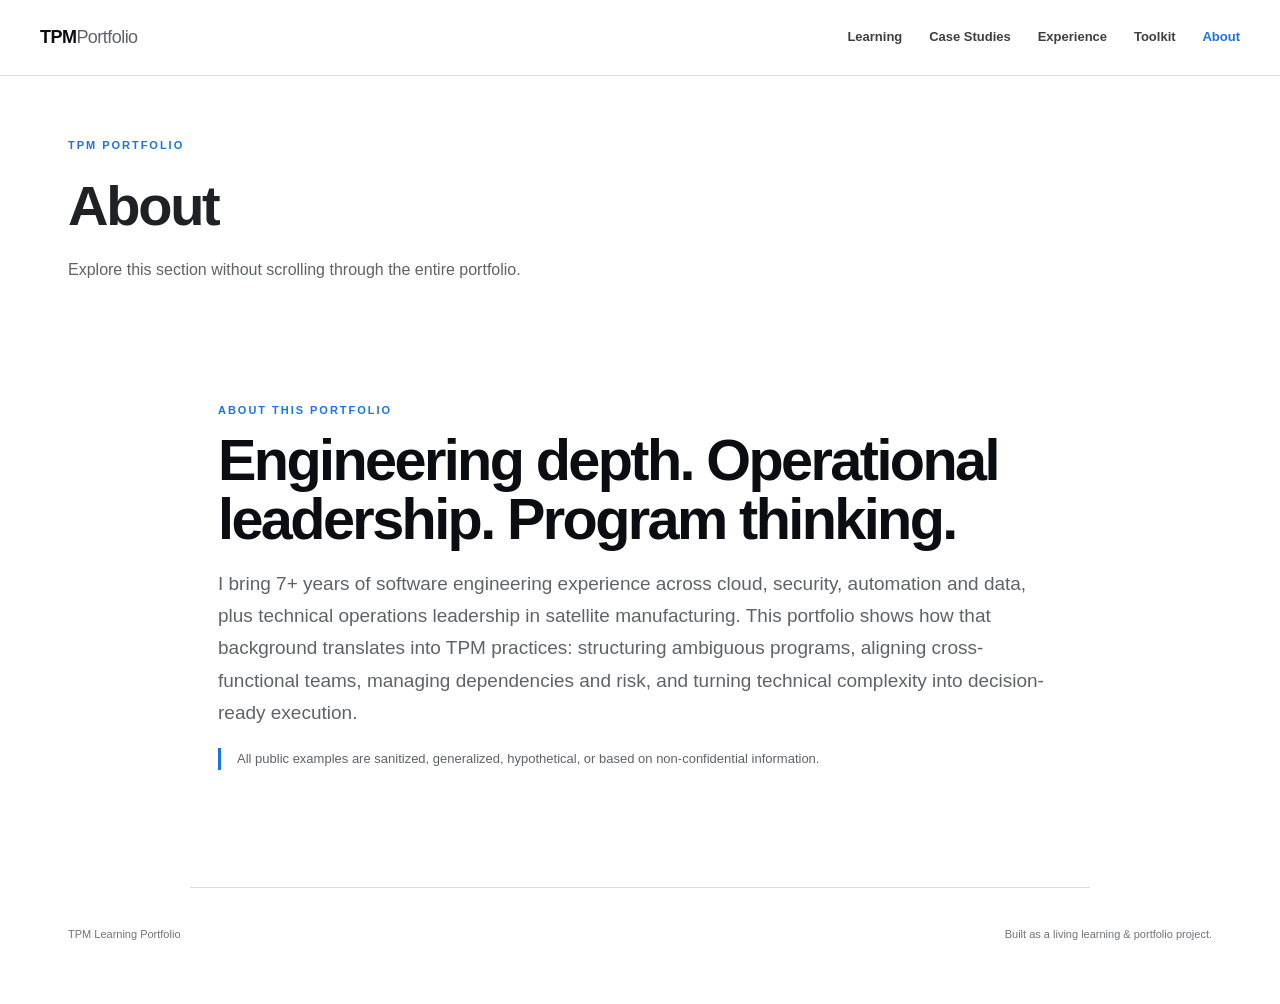
==== about.html @ 508298fd "Minimalist homepage" ====
<!DOCTYPE html>
<html lang="en"><head><meta charset="utf-8"/><meta content="width=device-width,initial-scale=1" name="viewport"/><meta content="Technical Program Management portfolio" name="description"/><title>About | TPM Portfolio</title><link href="styles.css" rel="stylesheet"/></head><body><header class="nav"><a class="brand" href="index.html">TPM<span>Portfolio</span></a><nav aria-label="Main navigation"><a href="learning.html">Learning</a><a href="case-studies.html">Case Studies</a><a href="experience.html">Experience</a><a href="toolkit.html">Toolkit</a><a aria-current="page" href="about.html">About</a></nav></header><main id="top"><section class="page-intro"><span class="kicker">TPM PORTFOLIO</span><h1>About</h1><p>Explore this section without scrolling through the entire portfolio.</p></section><section class="section about" id="about"><span class="kicker">ABOUT THIS PORTFOLIO</span><h2>Engineering depth. Operational leadership. Program thinking.</h2><p>I bring 7+ years of software engineering experience across cloud, security, automation and data, plus technical operations leadership in satellite manufacturing. This portfolio shows how that background translates into TPM practices: structuring ambiguous programs, aligning cross-functional teams, managing dependencies and risk, and turning technical complexity into decision-ready execution.</p><p class="privacy">All public examples are sanitized, generalized, hypothetical, or based on non-confidential information.</p></section></main><footer><span>TPM Learning Portfolio</span><span>Built as a living learning &amp; portfolio project.</span></footer></body></html>
---- styles.css ----
:root{--ink:#0b0d12;--text:#202124;--muted:#5f6368;--soft:#f5f7f9;--panel:#fff;--line:#d9dde3;--blue:#1a73e8;--red:#e21b2d;--max:1200px;--shadow:0 14px 38px rgba(13,20,33,.09)}
*{box-sizing:border-box}html{scroll-behavior:smooth}body{margin:0;background:#fff;color:var(--text);font-family:Arial,"Helvetica Neue",Helvetica,sans-serif;line-height:1.58;-webkit-font-smoothing:antialiased}a{color:inherit}.nav{height:76px;display:flex;align-items:center;justify-content:space-between;padding:0 max(28px,calc((100vw - var(--max))/2));border-bottom:1px solid var(--line);position:sticky;top:0;background:rgba(255,255,255,.96);backdrop-filter:blur(12px);z-index:10}.brand{font-size:18px;font-weight:800;letter-spacing:-.03em;text-decoration:none;color:var(--ink)}.brand span{font-weight:400;color:var(--muted)}nav{display:flex;align-items:center;gap:26px}nav a{text-decoration:none;font-size:13px;font-weight:650;color:#3c4043;position:relative;padding:28px 0}nav a:after{content:"";position:absolute;left:0;right:100%;bottom:20px;height:2px;background:var(--blue);transition:right .2s ease}nav a:hover:after{right:0}main{overflow:hidden}.hero,.section{max-width:var(--max);margin:0 auto;padding-left:28px;padding-right:28px}.hero{max-width:none;background:var(--ink);color:#fff;padding-top:118px;padding-bottom:108px;position:relative}.hero>*{max-width:var(--max);margin-left:auto;margin-right:auto}.hero:before{content:"";position:absolute;inset:0;background:linear-gradient(115deg,rgba(255,255,255,.035),transparent 42%),radial-gradient(circle at 83% 30%,rgba(26,115,232,.28),transparent 23%);pointer-events:none}.eyebrow,.kicker{position:relative;font-size:11px;letter-spacing:.18em;font-weight:800;text-transform:uppercase}.eyebrow{color:#a8c7fa}.kicker{color:var(--blue)}.hero h1{position:relative;font-size:clamp(52px,7vw,96px);line-height:.96;letter-spacing:-.055em;max-width:1040px;margin-top:22px;margin-bottom:30px;font-weight:750}.hero h1 em{font-style:normal;color:#a8c7fa}.lead{position:relative;font-size:21px;line-height:1.55;color:#c8ccd2;max-width:790px;margin-left:calc((100vw - var(--max))/2);margin-right:auto}.actions{position:relative;display:flex;gap:14px;margin-top:38px;margin-bottom:66px;margin-left:calc((100vw - var(--max))/2);margin-right:auto}.btn{display:inline-flex;align-items:center;justify-content:center;min-height:48px;padding:0 20px;border:1px solid #626872;text-decoration:none;font-size:14px;font-weight:700;transition:.2s ease}.btn:after{content:"↗";margin-left:10px;transition:transform .2s ease}.btn:hover:after{transform:translate(3px,-3px)}.btn.primary{background:#fff;color:var(--ink);border-color:#fff}.btn:not(.primary){color:#fff}.btn:hover{box-shadow:0 8px 24px rgba(0,0,0,.18)}.stats{position:relative;display:grid;grid-template-columns:repeat(3,1fr);border-top:1px solid #3a3e46;max-width:var(--max);margin:0 auto}.stats div{padding:26px 0 0;border-right:1px solid #3a3e46}.stats div:last-child{border-right:0;padding-left:28px}.stats div:nth-child(2){padding-left:28px}.stats b{display:block;font-size:34px;line-height:1;color:#fff}.stats span{display:block;margin-top:8px;color:#9aa0a6;font-size:12px;text-transform:uppercase;letter-spacing:.08em}.section{padding-top:104px;padding-bottom:104px;border-bottom:1px solid var(--line);scroll-margin-top:76px}.section-head{display:grid;grid-template-columns:minmax(0,1.4fr) minmax(280px,.6fr);gap:70px;align-items:end;margin-bottom:52px}.section-head h2,.about h2{font-size:clamp(38px,4.5vw,62px);line-height:1.02;letter-spacing:-.045em;margin:10px 0 0;color:var(--ink);font-weight:700}.section-head>p{color:var(--muted);margin:0;font-size:16px}.weeks{border-top:1px solid var(--ink)}.week{display:grid;grid-template-columns:90px 1fr;padding:28px 0;border-bottom:1px solid var(--line);transition:padding .2s ease,background .2s ease}.week:hover{padding-left:14px;background:linear-gradient(90deg,#f8f9fa,transparent)}.week>span{font-size:14px;color:var(--muted);font-weight:700}.week h3{font-size:22px;margin:0;color:var(--ink)}.week p{color:var(--muted);margin:6px 0}.week small{font-size:11px;letter-spacing:.1em;font-weight:800;color:#777}.week.active small,.week.active>span{color:var(--blue)}.complete{justify-self:end;align-self:start;color:#137333;background:#e6f4ea;border:0;padding:7px 11px;border-radius:3px;font-weight:800;font-size:11px;letter-spacing:.06em}.callout{padding:32px 36px;border-left:4px solid var(--blue);background:var(--soft);margin-bottom:30px}.callout strong{color:var(--blue);font-size:11px;letter-spacing:.14em}.callout p{font-size:24px;line-height:1.4;max-width:900px;margin:8px 0 0;color:var(--ink)}.flow,.decision-flow{display:flex;align-items:center;gap:10px;flex-wrap:wrap;margin:30px 0 48px}.flow span,.decision-flow span{border:1px solid #c7cbd1;padding:8px 11px;font-weight:750;font-size:11px;letter-spacing:.05em;background:#fff}.flow i,.decision-flow i{font-style:normal;color:var(--blue);font-weight:800}.lesson-grid{display:grid;grid-template-columns:1fr 1fr;border-top:1px solid var(--line);border-left:1px solid var(--line)}.lesson-grid article{padding:32px;border-right:1px solid var(--line);border-bottom:1px solid var(--line);background:#fff;transition:background .2s ease}.lesson-grid article:hover{background:#fafbfc}.lesson-grid h3{margin:0 0 14px;color:var(--ink);font-size:19px}.lesson-grid p,.lesson-grid dd{color:var(--muted)}.lesson-grid dl{margin:0}.lesson-grid dt{font-weight:800;color:#3c4043;margin-top:12px}.lesson-grid dd{margin-left:0}.lesson-grid .wide{grid-column:1/-1}.memory{font-family:"SFMono-Regular",Consolas,"Liberation Mono",monospace;color:#174ea6;background:#eef3fd;padding:14px 16px;border-left:3px solid var(--blue);font-size:12px}.example{border-left:3px solid var(--red);padding-left:14px}.rule{color:var(--ink)!important;font-weight:700}.stack{display:flex;flex-direction:column;align-items:center;gap:4px;margin:20px 0}.stack span{border:1px solid var(--line);background:#fff;padding:8px 14px}.stack b{color:var(--blue)}.example-box{background:var(--soft);border:1px solid var(--line);padding:24px}.example-box p{margin:8px 0}.five{display:grid;grid-template-columns:repeat(5,1fr);gap:0;margin-top:20px;border:1px solid var(--line)}.five span{padding:16px;border-right:1px solid var(--line);font-size:12px;font-weight:700}.five span:last-child{border-right:0}.cheat{margin-top:24px;padding:38px 40px;background:var(--ink);color:#fff}.cheat span{font-size:10px;font-weight:800;letter-spacing:.16em;color:#a8c7fa}.cheat h3{font-size:25px;line-height:1.35;margin:8px 0 0}.case{padding:0;border-top:2px solid var(--ink)}.tag{display:inline-block;margin-top:24px;color:#174ea6;background:#e8f0fe;padding:6px 9px;font-size:10px;font-weight:800;letter-spacing:.06em}.case h3{font-size:36px;line-height:1.1;letter-spacing:-.035em;margin:18px 0 10px;color:var(--ink)}.case>p{color:var(--muted);max-width:800px;font-size:17px}.case-grid{display:grid;grid-template-columns:repeat(3,1fr);margin-top:34px;border-top:1px solid var(--line);border-left:1px solid var(--line)}.case-grid div{padding:22px;border-right:1px solid var(--line);border-bottom:1px solid var(--line);min-height:100px;transition:background .2s}.case-grid div:hover{background:var(--soft)}.case-grid small{display:block;color:var(--muted);font-size:10px;text-transform:uppercase;letter-spacing:.08em;margin-bottom:7px}.case-grid b{font-size:14px;color:var(--ink)}.tools{display:grid;grid-template-columns:repeat(3,1fr);border-top:1px solid var(--line);border-left:1px solid var(--line)}.tools article{padding:28px;border-right:1px solid var(--line);border-bottom:1px solid var(--line);display:flex;flex-direction:column;min-height:130px;transition:background .2s,transform .2s}.tools article:hover{background:var(--soft);transform:translateY(-2px)}.tools article:before{content:"";width:26px;height:3px;background:var(--blue);margin-bottom:18px}.tools span{color:var(--muted);font-size:12px}.about{max-width:900px}.about>p{font-size:19px;color:var(--muted);line-height:1.7}.privacy{font-size:13px!important;border-left:3px solid var(--blue);padding-left:16px}footer{max-width:var(--max);margin:auto;padding:38px 28px 60px;display:flex;justify-content:space-between;color:#6f7378;font-size:11px;border-top:0}@media(prefers-reduced-motion:reduce){*{scroll-behavior:auto!important;transition:none!important}}@media(max-width:900px){nav{gap:14px}nav a{font-size:12px}.section-head{grid-template-columns:1fr;gap:18px}.five{grid-template-columns:1fr 1fr}.case-grid,.tools{grid-template-columns:1fr 1fr}.stats{grid-template-columns:1fr}.stats div,.stats div:nth-child(2),.stats div:last-child{border-right:0;border-bottom:1px solid #3a3e46;padding:22px 0}.stats div:last-child{border-bottom:0}.lead,.actions{margin-left:auto;margin-right:auto}}
@media(max-width:720px){.nav{height:68px;padding:0 20px}nav{display:none}.hero{padding:82px 20px 70px}.hero h1{font-size:52px}.lead{font-size:18px}.actions{flex-direction:column;align-items:flex-start}.section{padding:72px 20px}.lesson-grid{grid-template-columns:1fr}.lesson-grid .wide{grid-column:auto}.five,.case-grid,.tools{grid-template-columns:1fr}.five span{border-right:0;border-bottom:1px solid var(--line)}.week{grid-template-columns:50px 1fr}.flow i,.decision-flow i{display:none}.section-head h2,.about h2{font-size:40px}.complete{justify-self:start;margin-top:14px}footer{padding:30px 20px 50px;display:block}footer span{display:block;margin-top:6px}}

/* v13: compact, recruiter-friendly navigation and optional lesson directory */
.nav nav{gap:clamp(14px,2.1vw,28px)}
.nav nav a{white-space:nowrap}
.lesson-directory{margin-top:32px;border:1px solid var(--line);background:#fafbfc}
.lesson-directory summary{cursor:pointer;padding:20px 24px;font-size:15px;font-weight:750;color:var(--ink);list-style-position:inside}
.lesson-directory summary span{float:right;color:var(--muted);font-size:12px;font-weight:500}
.lesson-directory[open] summary{border-bottom:1px solid var(--line)}
.lesson-links{display:grid;grid-template-columns:repeat(3,minmax(0,1fr));gap:0;padding:12px}
.lesson-links a{padding:12px 14px;font-size:13px;text-decoration:none;color:var(--ink);border-radius:4px}
.lesson-links a:hover,.lesson-links a:focus-visible{background:#e8f0fe;color:var(--blue)}
@media(max-width:720px){.nav{height:auto;min-height:68px;flex-wrap:wrap;padding-top:12px;padding-bottom:12px;gap:8px}.nav nav{display:flex;gap:12px;overflow-x:auto;max-width:100%;width:100%;padding-bottom:3px}.nav nav a{font-size:11px;padding:4px 0}.nav nav a:after{bottom:0}.lesson-links{grid-template-columns:1fr}.lesson-directory summary span{float:none;display:block;margin:4px 0 0}}

/* v17: week-aligned completed lesson directory */
.lesson-directory .lesson-links{display:grid;grid-template-columns:repeat(3,minmax(0,1fr));gap:16px;padding:20px;align-items:stretch}
.lesson-week{min-width:0;border:1px solid var(--line);background:#fff;padding:0 0 10px}
.lesson-week h3{display:flex;justify-content:space-between;align-items:center;gap:8px;padding:16px;margin:0 0 5px;border-bottom:1px solid var(--line);font-size:16px;color:var(--ink)}
.lesson-week h3 span{font-size:11px;font-weight:500;color:var(--muted);text-align:right}
.lesson-week a{display:block;margin:0 7px;padding:12px 9px;line-height:1.45;overflow-wrap:anywhere}
.lesson-week a strong{display:block;color:var(--blue);font-size:11px;letter-spacing:.01em;margin-bottom:3px}
@media(max-width:900px){.lesson-directory .lesson-links{grid-template-columns:repeat(2,minmax(0,1fr))}}
@media(max-width:600px){.lesson-directory .lesson-links{grid-template-columns:1fr;padding:12px;gap:12px}}

/* v18 multi-page navigation */
.nav nav a[aria-current="page"]{color:var(--blue);font-weight:700}
.page-intro{max-width:var(--max);margin:0 auto;padding:55px 28px 10px}
.page-intro h1{font-size:clamp(34px,5vw,56px);letter-spacing:-.04em;margin:6px 0}.page-intro p{color:var(--muted);margin:0}
.page-tile-grid{display:grid;grid-template-columns:repeat(3,minmax(0,1fr));gap:18px}
.page-tile-grid a{display:block;text-decoration:none;border:1px solid var(--line);border-radius:8px;padding:24px;transition:transform .2s,box-shadow .2s}
.page-tile-grid a:hover{transform:translateY(-3px);box-shadow:var(--shadow)}
.page-tile-grid a span{color:var(--muted);font-size:12px}.page-tile-grid a h3{font-size:22px;margin:12px 0 6px}.page-tile-grid a p{color:var(--muted);font-size:14px;min-height:45px}.page-tile-grid a b{color:var(--blue);font-size:13px}
.lesson-collapse{max-width:var(--max);margin:14px auto;border:1px solid var(--line);border-radius:8px;background:white;scroll-margin-top:95px}
.lesson-collapse>summary{cursor:pointer;padding:18px 24px;font-weight:700;list-style-position:inside}.lesson-collapse[open]>summary{border-bottom:1px solid var(--line);color:var(--blue)}.lesson-collapse>.section{padding-top:20px}
@media(max-width:850px){.page-tile-grid{grid-template-columns:repeat(2,minmax(0,1fr))}}
@media(max-width:600px){.page-tile-grid{grid-template-columns:1fr}.nav{height:auto;min-height:70px;flex-wrap:wrap;gap:8px;padding:12px 18px}.nav nav{flex-wrap:wrap;gap:12px}.page-intro{padding:32px 20px 5px}}

/* v19: outcome-led home and professional case studies */
.featured-case-grid{display:grid;grid-template-columns:repeat(3,minmax(0,1fr));gap:18px}
.featured-case{border:1px solid var(--line);background:white;padding:26px;border-radius:10px;text-decoration:none;display:flex;flex-direction:column;gap:12px;transition:transform .18s,box-shadow .18s;min-width:0}
.featured-case:hover{transform:translateY(-3px);box-shadow:var(--shadow)}
.featured-case h3{font-size:23px;line-height:1.22;margin:0;letter-spacing:-.025em}
.featured-case p{color:var(--muted);line-height:1.65;margin:0;flex:1}
.featured-case strong{font-size:12px;color:var(--ink)}
.featured-case .case-link{font-size:13px;font-weight:700;color:var(--blue)}
.home-shortcuts{display:grid;grid-template-columns:repeat(3,minmax(0,1fr));gap:14px}
.home-shortcuts a{border:1px solid var(--line);border-radius:8px;padding:19px;text-decoration:none;display:flex;flex-direction:column;gap:7px}
.home-shortcuts span{font-size:13px;color:var(--muted)}
.real-case{scroll-margin-top:95px;border:1px solid var(--line);background:white;border-radius:10px;padding:32px;margin:24px 0 34px}
.case-topline{display:flex;align-items:center;justify-content:space-between;gap:12px;color:var(--muted);font-size:12px;flex-wrap:wrap}
.real-case h2{font-size:clamp(24px,3vw,35px);letter-spacing:-.03em;line-height:1.18;margin:17px 0 12px}
.case-deck{font-size:16px;color:var(--muted);max-width:750px;line-height:1.7}
.case-detail-grid{display:grid;grid-template-columns:repeat(2,minmax(0,1fr));gap:22px 35px;margin:28px 0}
.case-detail-grid h3{font-size:13px;letter-spacing:.06em;text-transform:uppercase;color:var(--blue);margin:0 0 9px}
.case-detail-grid p{margin:0;line-height:1.7}
.case-bottom{border-top:1px solid var(--line);padding-top:18px;color:var(--muted);font-size:13px;line-height:1.6}
.case-bottom b{color:var(--ink)}
@media(max-width:850px){.featured-case-grid{grid-template-columns:1fr}.home-shortcuts{grid-template-columns:1fr}}
@media(max-width:600px){.real-case{padding:20px}.case-detail-grid{grid-template-columns:1fr;gap:20px}}

/* v21: minimalist text-first homepage; other pages unchanged */
.minimal-home{max-width:860px;margin:0 auto;padding:clamp(68px,10vw,130px) 28px 110px}
.minimal-eyebrow{color:var(--blue);font-size:12px;font-weight:750;letter-spacing:.17em;margin:0 0 20px}
.minimal-home h1{font-size:clamp(44px,7vw,74px);line-height:1.08;letter-spacing:-.055em;color:var(--ink);margin:0 0 35px;font-weight:750}
.minimal-intro{font-size:clamp(17px,2vw,21px);line-height:1.75;color:#40454c;margin:0 0 22px;max-width:760px}
.minimal-rule{height:1px;background:var(--line);margin:62px 0 42px}
.minimal-home h2{font-size:26px;letter-spacing:-.035em;margin:0 0 17px;color:var(--ink)}
.minimal-links{border-top:1px solid var(--line)}
.minimal-links a{display:flex;align-items:center;justify-content:space-between;gap:24px;padding:20px 2px;border-bottom:1px solid var(--line);text-decoration:none;transition:padding .2s,background .2s}
.minimal-links a:hover{padding-left:10px;background:#f8fafc}
.minimal-links a strong{display:block;font-size:19px;color:var(--ink);margin-bottom:3px}
.minimal-links a small{display:block;font-size:13px;color:var(--muted);line-height:1.5}
.minimal-links a>span:last-child{color:var(--blue);font-size:22px;flex-shrink:0}
@media(max-width:600px){.minimal-home{padding:65px 20px 75px}.minimal-home h1{margin-bottom:25px}.minimal-rule{margin:44px 0 34px}.minimal-links a{padding:17px 2px}}

/* v22: portfolio-first minimalist homepage and reconstructed artifacts */
.minimal-home{max-width:920px}
.minimal-featured{margin-top:46px}
.minimal-featured h2{font-size:26px;letter-spacing:-.035em;margin:0 0 8px}
.minimal-section-note{font-size:15px;line-height:1.7;color:var(--muted);margin:0 0 18px}
.minimal-work-list{border-top:1px solid var(--line)}
.minimal-work-list a{display:flex;justify-content:space-between;gap:24px;align-items:center;padding:24px 2px;border-bottom:1px solid var(--line);text-decoration:none;transition:padding .18s,background .18s}
.minimal-work-list a:hover{padding-left:10px;background:#f8fafc}
.minimal-work-list a small{display:block;font-size:11px;letter-spacing:.09em;font-style:normal;color:var(--blue);font-weight:700;margin-bottom:7px}
.minimal-work-list a strong{display:block;font-size:19px;color:var(--ink);margin-bottom:6px}
.minimal-work-list a em{display:block;font-size:13px;font-style:normal;color:var(--muted)}
.minimal-work-list a>span:last-child{color:var(--blue);font-size:22px}
.artifact-preview{margin-top:26px;padding:22px;border:1px solid var(--line);border-radius:8px;background:#f8fafc}
.artifact-preview h3{margin:0 0 8px;font-size:17px}
.artifact-preview p{font-size:14px;line-height:1.7;color:var(--muted);margin:0 0 13px}
.artifact-cta,.back-link{font-size:14px;font-weight:700;color:var(--blue);text-decoration:none}
.artifact-notice{max-width:var(--max);margin:24px auto 0;padding:17px 23px;border-left:3px solid #7586a3;background:#f5f7fa}
.artifact-notice p{margin:6px 0 0;color:var(--muted);font-size:14px;line-height:1.6}
.artifact-collection{padding-top:25px}
.artifact-document{padding:30px;margin:0 0 24px;border:1px solid var(--line);background:white;border-radius:9px;scroll-margin-top:90px}
.artifact-document h2{font-size:28px;letter-spacing:-.035em;margin:10px 0 17px}
.artifact-document h3{font-size:15px;margin:22px 0 9px}
.artifact-document p,.artifact-document li{line-height:1.75}
.artifact-document li{margin-bottom:6px}
.dependency-flow{display:flex;align-items:stretch;gap:10px;flex-wrap:wrap;margin-top:24px}
.dependency-node{flex:1 1 160px;min-width:140px;border:1px solid var(--line);border-radius:7px;padding:15px;background:#f8fafc}
.dependency-node strong{display:block;font-size:13px;margin-bottom:9px}
.dependency-node span{font-size:12px;color:var(--muted);line-height:1.5}
.dependency-arrow{align-self:center;font-size:23px;color:var(--blue)}
.artifact-table{width:100%;border-collapse:collapse;font-size:13px}
.artifact-table th,.artifact-table td{text-align:left;vertical-align:top;padding:13px;border-bottom:1px solid var(--line);line-height:1.6}
.artifact-table th{background:#f5f7fa}
.artifact-status{display:grid;grid-template-columns:repeat(2,minmax(0,1fr));gap:13px}
.artifact-status>div{border:1px solid var(--line);padding:16px;border-radius:6px}
.artifact-status dt{font-weight:700;font-size:13px;margin-bottom:6px}
.artifact-status dd{margin:0;color:var(--muted);font-size:13px;line-height:1.6}
.artifact-outcome{border-top:1px solid var(--line);padding-top:17px;font-weight:600}
@media(max-width:650px){.artifact-document{padding:19px}.artifact-status{grid-template-columns:1fr}.artifact-table{display:block;overflow-x:auto}.dependency-arrow{display:none}}
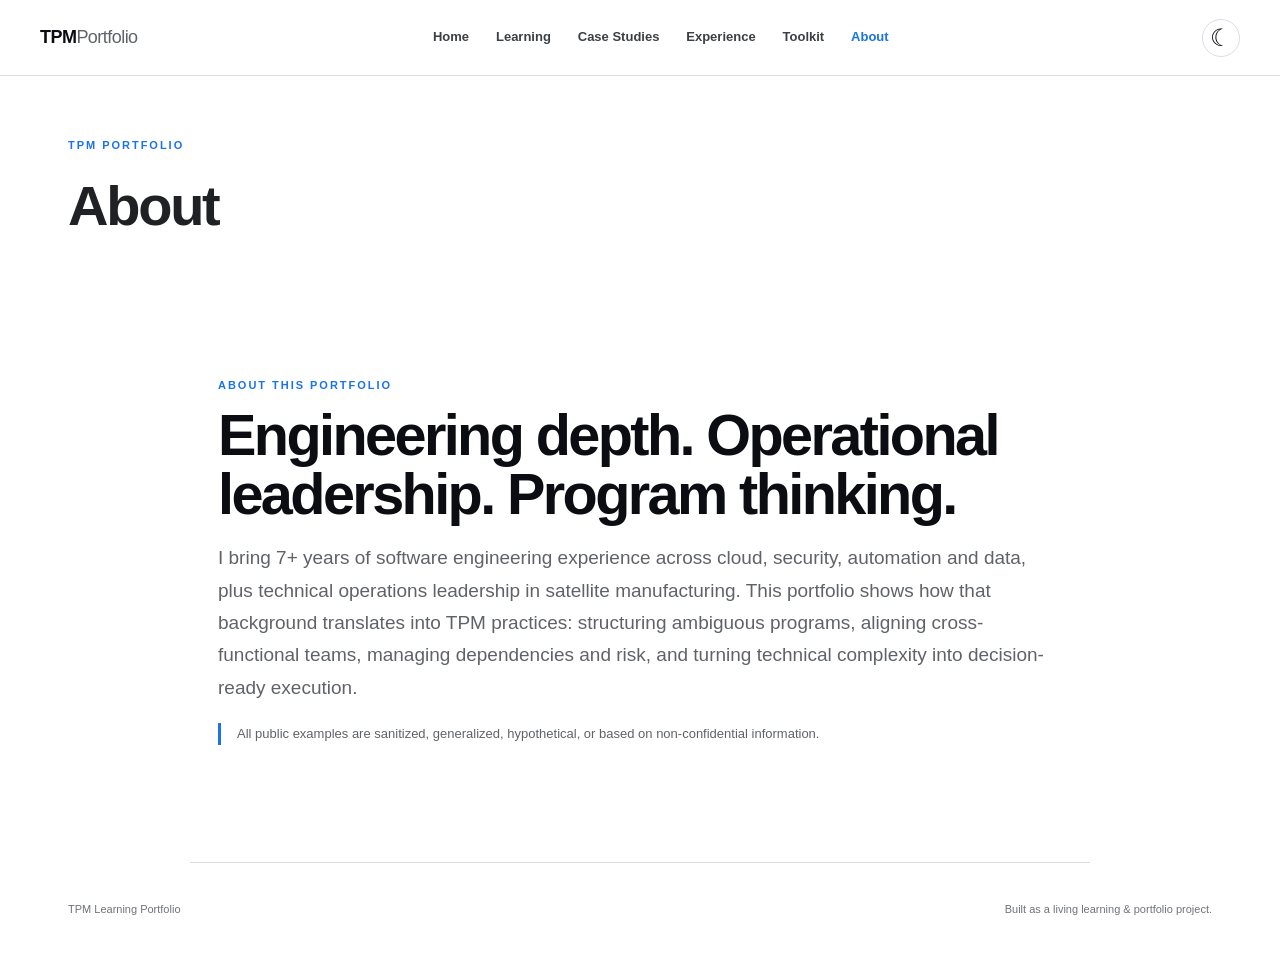
==== commit b32bf9d6: "changed background theme colors" ====
--- a/about.html
+++ b/about.html
@@ -1,2 +1,3 @@
 <!DOCTYPE html>
-<html lang="en"><head><meta charset="utf-8"/><meta content="width=device-width,initial-scale=1" name="viewport"/><meta content="Technical Program Management portfolio" name="description"/><title>About | TPM Portfolio</title><link href="styles.css" rel="stylesheet"/></head><body><header class="nav"><a class="brand" href="index.html">TPM<span>Portfolio</span></a><nav aria-label="Main navigation"><a href="learning.html">Learning</a><a href="case-studies.html">Case Studies</a><a href="experience.html">Experience</a><a href="toolkit.html">Toolkit</a><a aria-current="page" href="about.html">About</a></nav></header><main id="top"><section class="page-intro"><span class="kicker">TPM PORTFOLIO</span><h1>About</h1><p>Explore this section without scrolling through the entire portfolio.</p></section><section class="section about" id="about"><span class="kicker">ABOUT THIS PORTFOLIO</span><h2>Engineering depth. Operational leadership. Program thinking.</h2><p>I bring 7+ years of software engineering experience across cloud, security, automation and data, plus technical operations leadership in satellite manufacturing. This portfolio shows how that background translates into TPM practices: structuring ambiguous programs, aligning cross-functional teams, managing dependencies and risk, and turning technical complexity into decision-ready execution.</p><p class="privacy">All public examples are sanitized, generalized, hypothetical, or based on non-confidential information.</p></section></main><footer><span>TPM Learning Portfolio</span><span>Built as a living learning &amp; portfolio project.</span></footer></body></html>+
+<html lang="en"><head><script>try{const saved=localStorage.getItem('tpm-theme');document.documentElement.dataset.theme=saved==='dark'||saved==='light'?saved:(matchMedia('(prefers-color-scheme: dark)').matches?'dark':'light')}catch(e){document.documentElement.dataset.theme='light'}</script><meta charset="utf-8"/><meta content="width=device-width,initial-scale=1" name="viewport"/><meta content="Technical Program Management portfolio" name="description"/><title>About | TPM Portfolio</title><link href="styles.css" rel="stylesheet"/><script defer="True" src="theme.js"></script></head><body><header class="nav"><a class="brand" href="index.html">TPM<span>Portfolio</span></a><nav aria-label="Main navigation"><a href="index.html">Home</a><a href="learning.html">Learning</a><a href="case-studies.html">Case Studies</a><a href="experience.html">Experience</a><a href="toolkit.html">Toolkit</a><a aria-current="page" href="about.html">About</a></nav><button aria-label="Switch to dark theme" aria-pressed="false" class="theme-toggle" title="Toggle light/dark theme" type="button"><span aria-hidden="true" class="theme-icon">☾</span></button></header><main id="top"><section class="page-intro"><span class="kicker">TPM PORTFOLIO</span><h1>About</h1></section><section class="section about" id="about"><span class="kicker">ABOUT THIS PORTFOLIO</span><h2>Engineering depth. Operational leadership. Program thinking.</h2><p>I bring 7+ years of software engineering experience across cloud, security, automation and data, plus technical operations leadership in satellite manufacturing. This portfolio shows how that background translates into TPM practices: structuring ambiguous programs, aligning cross-functional teams, managing dependencies and risk, and turning technical complexity into decision-ready execution.</p><p class="privacy">All public examples are sanitized, generalized, hypothetical, or based on non-confidential information.</p></section></main><footer><span>TPM Learning Portfolio</span><span>Built as a living learning &amp; portfolio project.</span></footer></body></html>
--- a/styles.css
+++ b/styles.css
@@ -113,3 +113,28 @@
 .artifact-status dd{margin:0;color:var(--muted);font-size:13px;line-height:1.6}
 .artifact-outcome{border-top:1px solid var(--line);padding-top:17px;font-weight:600}
 @media(max-width:650px){.artifact-document{padding:19px}.artifact-status{grid-template-columns:1fr}.artifact-table{display:block;overflow-x:auto}.dependency-arrow{display:none}}
+
+/* v25: accessible theme toggle; light mode remains the default when saved */
+.theme-toggle{display:inline-flex;align-items:center;justify-content:center;flex:0 0 auto;width:38px;height:38px;margin-left:18px;border:1px solid var(--line);border-radius:50%;background:var(--panel);color:var(--ink);cursor:pointer;font:24px/1 Arial,sans-serif;transition:background .18s,border-color .18s,transform .18s}
+.theme-toggle:hover{transform:translateY(-2px);background:var(--soft)}
+.theme-toggle:focus-visible{outline:3px solid var(--blue);outline-offset:3px}
+html[data-theme="dark"]{color-scheme:dark;--ink:#f2f5fa;--text:#e1e5ec;--muted:#aab4c4;--soft:#1b2330;--panel:#19212d;--line:#354051;--blue:#83b4ff;--red:#ff7685;--shadow:0 14px 38px rgba(0,0,0,.28)}
+html[data-theme="dark"] body{background:#101721;color:var(--text)}
+html[data-theme="dark"] .nav{background:rgba(16,23,33,.96)}
+html[data-theme="dark"] nav a{color:var(--text)}
+html[data-theme="dark"] .brand,html[data-theme="dark"] h1,html[data-theme="dark"] h2,html[data-theme="dark"] h3{color:var(--ink)}
+html[data-theme="dark"] .hero{background:#101721}
+html[data-theme="dark"] .hero h1,html[data-theme="dark"] .hero h2{color:#f2f5fa}
+html[data-theme="dark"] .lesson-week,html[data-theme="dark"] .lesson-collapse,html[data-theme="dark"] .featured-case,html[data-theme="dark"] .real-case{background:var(--panel)}
+html[data-theme="dark"] .page-tile-grid a,html[data-theme="dark"] .home-shortcuts a{background:var(--panel)}
+html[data-theme="dark"] .theme-toggle{background:var(--panel);color:var(--ink)}
+html[data-theme="dark"] .minimal-home,html[data-theme="dark"] .minimal-featured{background:transparent}
+html[data-theme="dark"] .minimal-work-list a,html[data-theme="dark"] .minimal-work-list{color:var(--text)}
+html[data-theme="dark"] .lesson-week a{color:var(--text)}
+html[data-theme="dark"] .case,html[data-theme="dark"] .card,html[data-theme="dark"] .artifact-card,html[data-theme="dark"] .tool-card{background:var(--panel);color:var(--text)}
+html[data-theme="dark"] [style*="background:#fff"],html[data-theme="dark"] [style*="background: #fff"]{background:var(--panel)!important}
+html[data-theme="dark"] [style*="background:#f8fafc"],html[data-theme="dark"] [style*="background:#f5f7fa"]{background:var(--soft)!important}
+@media(max-width:700px){.theme-toggle{margin-left:auto;width:36px;height:36px}.nav{gap:8px}}
+
+html[data-theme="dark"] .section,html[data-theme="dark"] .page-intro{color:var(--text)}
+html[data-theme="dark"] a:hover{color:var(--blue)}
